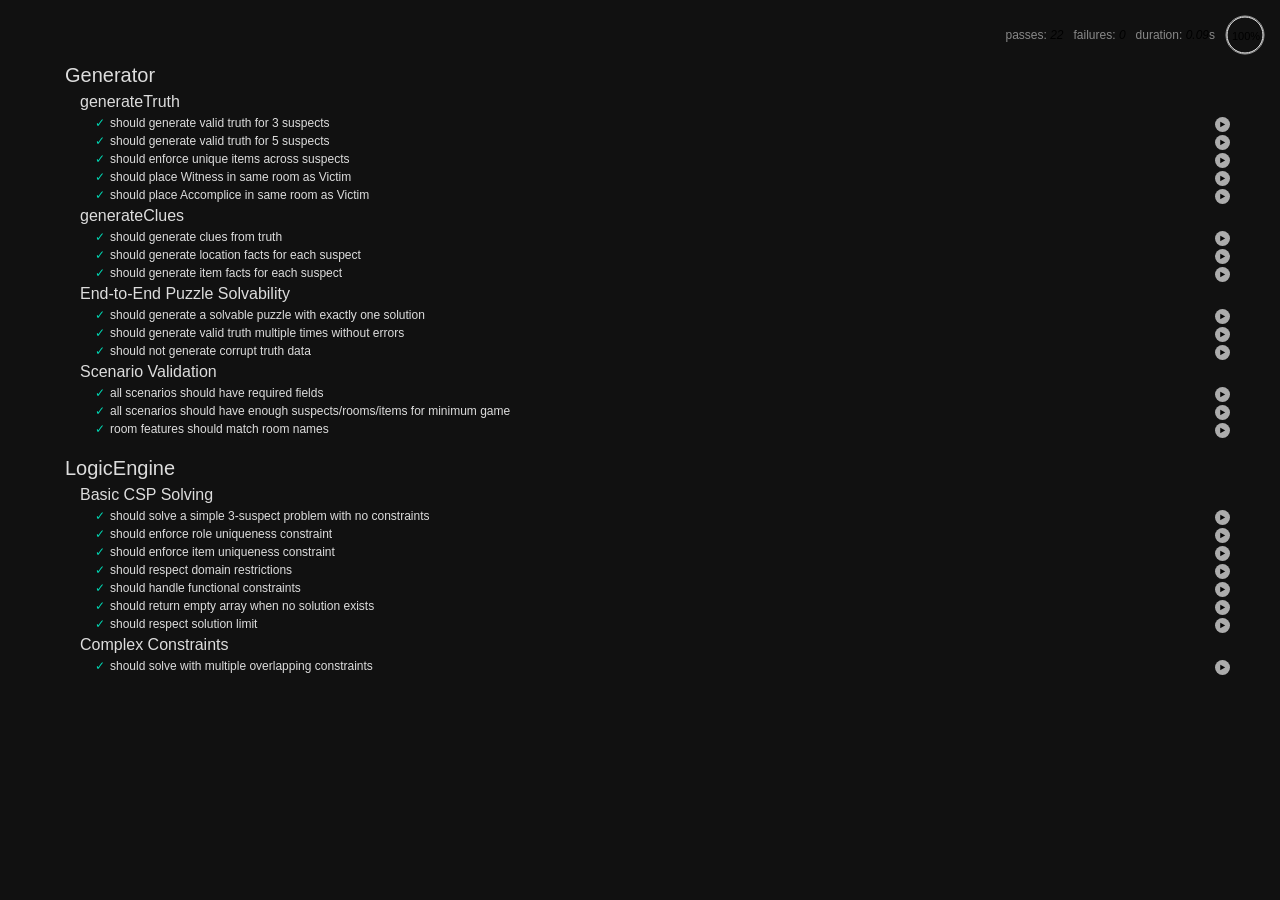
==== tests/index.html @ 5a28b92d "Tests" ====
<!doctype html>
<html lang="en">
  <head>
    <meta charset="UTF-8" />
    <title>Murder It Wrote Tests</title>
    <link rel="stylesheet" href="mocha.css" />
    <style>
      body {
        background-color: #111;
        color: #ddd;
        font-family: monospace;
      }
      #mocha .test.fail pre {
        color: #fdd;
      }
      #mocha .test.pass.fast .duration {
        color: #ddd;
      }
    </style>
  </head>
  <body>
    <div id="mocha"></div>
    <script src="mocha.js"></script>
    <script src="chai.js"></script>

    <!-- Test runner setup -->
    <script src="test_runner.js"></script>

    <!-- Tests -->
    <script type="module" src="test_generator.js"></script>
    <script type="module" src="test_logic_engine.js"></script>
  </body>
</html>
---- tests/mocha.css ----
@charset "utf-8";

:root {
  --mocha-color: #000;
  --mocha-bg-color: #fff;
  --mocha-pass-icon-color: #00d6b2;
  --mocha-pass-color: #fff;
  --mocha-pass-shadow-color: rgba(0, 0, 0, 0.2);
  --mocha-pass-mediump-color: #c09853;
  --mocha-pass-slow-color: #b94a48;
  --mocha-test-pending-color: #0b97c4;
  --mocha-test-pending-icon-color: #0b97c4;
  --mocha-test-fail-color: #c00;
  --mocha-test-fail-icon-color: #c00;
  --mocha-test-fail-pre-color: #000;
  --mocha-test-fail-pre-error-color: #c00;
  --mocha-test-html-error-color: #000;
  --mocha-box-shadow-color: #eee;
  --mocha-box-bottom-color: #ddd;
  --mocha-test-replay-color: #000;
  --mocha-test-replay-bg-color: #eee;
  --mocha-stats-color: #888;
  --mocha-stats-em-color: #000;
  --mocha-stats-hover-color: #eee;
  --mocha-error-color: #c00;

  --mocha-code-comment: #ddd;
  --mocha-code-init: #2f6fad;
  --mocha-code-string: #5890ad;
  --mocha-code-keyword: #8a6343;
  --mocha-code-number: #2f6fad;
}

@media (prefers-color-scheme: dark) {
  :root {
    --mocha-color: #fff;
    --mocha-bg-color: #222;
    --mocha-pass-icon-color: #00d6b2;
    --mocha-pass-color: #222;
    --mocha-pass-shadow-color: rgba(255, 255, 255, 0.2);
    --mocha-pass-mediump-color: #f1be67;
    --mocha-pass-slow-color: #f49896;
    --mocha-test-pending-color: #0b97c4;
    --mocha-test-pending-icon-color: #0b97c4;
    --mocha-test-fail-color: #f44;
    --mocha-test-fail-icon-color: #f44;
    --mocha-test-fail-pre-color: #fff;
    --mocha-test-fail-pre-error-color: #f44;
    --mocha-test-html-error-color: #fff;
    --mocha-box-shadow-color: #444;
    --mocha-box-bottom-color: #555;
    --mocha-test-replay-color: #fff;
    --mocha-test-replay-bg-color: #444;
    --mocha-stats-color: #aaa;
    --mocha-stats-em-color: #fff;
    --mocha-stats-hover-color: #444;
    --mocha-error-color: #f44;

    --mocha-code-comment: #ddd;
    --mocha-code-init: #9cc7f1;
    --mocha-code-string: #80d4ff;
    --mocha-code-keyword: #e3a470;
    --mocha-code-number: #4ca7ff;
  }
}

body {
  margin: 0;
  background-color: var(--mocha-bg-color);
  color: var(--mocha-color);
  overflow: scroll !important;
}

#mocha {
  font:
    20px/1.5 "Helvetica Neue",
    Helvetica,
    Arial,
    sans-serif;
  margin: 60px 50px;
}

#mocha ul,
#mocha li {
  margin: 0;
  padding: 0;
}

#mocha ul {
  list-style: none;
}

#mocha h1,
#mocha h2 {
  margin: 0;
}

#mocha h1 {
  margin-top: 15px;
  font-size: 1em;
  font-weight: 200;
}

#mocha h1 a {
  text-decoration: none;
  color: inherit;
}

#mocha h1 a:hover {
  text-decoration: underline;
}

#mocha .suite .suite h1 {
  margin-top: 0;
  font-size: 0.8em;
}

#mocha .hidden {
  display: none;
}

#mocha h2 {
  font-size: 12px;
  font-weight: normal;
  cursor: pointer;
}

#mocha .suite {
  margin-left: 15px;
}

#mocha .test {
  margin-left: 15px;
  overflow: hidden;
}

#mocha .test.pending:hover h2::after {
  content: "(pending)";
  font-family: arial, sans-serif;
}

#mocha .test.pass.medium .duration {
  background: var(--mocha-pass-mediump-color);
}

#mocha .test.pass.slow .duration {
  background: var(--mocha-pass-slow-color);
}

#mocha .test.pass::before {
  content: "✓";
  font-size: 12px;
  display: block;
  float: left;
  margin-right: 5px;
  color: var(--mocha-pass-icon-color);
}

#mocha .test.pass .duration {
  font-size: 9px;
  margin-left: 5px;
  padding: 2px 5px;
  color: var(--mocha-pass-color);
  -webkit-box-shadow: inset 0 1px 1px var(--mocha-pass-shadow-color);
  -moz-box-shadow: inset 0 1px 1px var(--mocha-pass-shadow-color);
  box-shadow: inset 0 1px 1px var(--mocha-pass-shadow-color);
  -webkit-border-radius: 5px;
  -moz-border-radius: 5px;
  -ms-border-radius: 5px;
  -o-border-radius: 5px;
  border-radius: 5px;
}

#mocha .test.pass.fast .duration {
  display: none;
}

#mocha .test.pending {
  color: var(--mocha-test-pending-color);
}

#mocha .test.pending::before {
  content: "◦";
  color: var(--mocha-test-pending-icon-color);
}

#mocha .test.fail {
  color: var(--mocha-test-fail-color);
}

#mocha .test.fail pre {
  color: var(--mocha-test-fail-pre-color);
}

#mocha .test.fail::before {
  content: "✖";
  font-size: 12px;
  display: block;
  float: left;
  margin-right: 5px;
  color: var(--mocha-test-fail-icon-color);
}

#mocha .test pre.error {
  color: var(--mocha-test-fail-pre-error-color);
  max-height: 300px;
  overflow: auto;
}

#mocha .test .html-error {
  overflow: auto;
  color: var(--mocha-test-html-error-color);
  display: block;
  float: left;
  clear: left;
  font:
    12px/1.5 monaco,
    monospace;
  margin: 5px;
  padding: 15px;
  border: 1px solid var(--mocha-box-shadow-color);
  max-width: 85%; /*(1)*/
  max-width: -webkit-calc(100% - 42px);
  max-width: -moz-calc(100% - 42px);
  max-width: calc(100% - 42px); /*(2)*/
  max-height: 300px;
  word-wrap: break-word;
  border-bottom-color: var(--mocha-box-bottom-color);
  -webkit-box-shadow: 0 1px 3px var(--mocha-box-shadow-color);
  -moz-box-shadow: 0 1px 3px var(--mocha-box-shadow-color);
  box-shadow: 0 1px 3px var(--mocha-box-shadow-color);
  -webkit-border-radius: 3px;
  -moz-border-radius: 3px;
  border-radius: 3px;
}

#mocha .test .html-error pre.error {
  border: none;
  -webkit-border-radius: 0;
  -moz-border-radius: 0;
  border-radius: 0;
  -webkit-box-shadow: 0;
  -moz-box-shadow: 0;
  box-shadow: 0;
  padding: 0;
  margin: 0;
  margin-top: 18px;
  max-height: none;
}

/**
 * (1): approximate for browsers not supporting calc
 * (2): 42 = 2*15 + 2*10 + 2*1 (padding + margin + border)
 *      ^^ seriously
 */
#mocha .test pre {
  display: block;
  float: left;
  clear: left;
  font:
    12px/1.5 monaco,
    monospace;
  margin: 5px;
  padding: 15px;
  border: 1px solid var(--mocha-box-shadow-color);
  max-width: 85%; /*(1)*/
  max-width: -webkit-calc(100% - 42px);
  max-width: -moz-calc(100% - 42px);
  max-width: calc(100% - 42px); /*(2)*/
  word-wrap: break-word;
  border-bottom-color: var(--mocha-box-bottom-color);
  -webkit-box-shadow: 0 1px 3px var(--mocha-box-shadow-color);
  -moz-box-shadow: 0 1px 3px var(--mocha-box-shadow-color);
  box-shadow: 0 1px 3px var(--mocha-box-shadow-color);
  -webkit-border-radius: 3px;
  -moz-border-radius: 3px;
  border-radius: 3px;
}

#mocha .test h2 {
  position: relative;
}

#mocha .test a.replay {
  position: absolute;
  top: 3px;
  right: 0;
  text-decoration: none;
  vertical-align: middle;
  display: block;
  width: 15px;
  height: 15px;
  line-height: 15px;
  text-align: center;
  background: var(--mocha-test-replay-bg-color);
  font-size: 15px;
  -webkit-border-radius: 15px;
  -moz-border-radius: 15px;
  border-radius: 15px;
  -webkit-transition: opacity 200ms;
  -moz-transition: opacity 200ms;
  -o-transition: opacity 200ms;
  transition: opacity 200ms;
  opacity: 0.7;
  color: var(--mocha-test-replay-color);
}

#mocha .test:hover a.replay {
  box-shadow: 0 0 1px inset var(--mocha-test-replay-color);
  opacity: 1;
}

#mocha-report.pass .test.fail {
  display: none;
}

#mocha-report.fail .test.pass {
  display: none;
}

#mocha-report.pending .test.pass,
#mocha-report.pending .test.fail {
  display: none;
}
#mocha-report.pending .test.pass.pending {
  display: block;
}

#mocha-error {
  color: var(--mocha-error-color);
  font-size: 1.5em;
  font-weight: 100;
  letter-spacing: 1px;
}

#mocha-stats {
  position: fixed;
  top: 15px;
  right: 10px;
  font-size: 12px;
  margin: 0;
  color: var(--mocha-stats-color);
  z-index: 1;
}

#mocha-stats .progress {
  float: right;
  padding-top: 0;

  /**
   * Set safe initial values, so mochas .progress does not inherit these
   * properties from Bootstrap .progress (which causes .progress height to
   * equal line height set in Bootstrap).
   */
  height: auto;
  -webkit-box-shadow: none;
  -moz-box-shadow: none;
  box-shadow: none;
  background-color: initial;
}

#mocha-stats em {
  color: var(--mocha-stats-em-color);
}

#mocha-stats a {
  text-decoration: none;
  color: inherit;
}

#mocha-stats a:hover {
  border-bottom: 1px solid var(--mocha-stats-hover-color);
}

#mocha-stats li {
  display: inline-block;
  margin: 0 5px;
  list-style: none;
  padding-top: 11px;
}

#mocha-stats canvas {
  width: 40px;
  height: 40px;
}

#mocha code .comment {
  color: var(--mocha-code-comment);
}
#mocha code .init {
  color: var(--mocha-code-init);
}
#mocha code .string {
  color: var(--mocha-code-string);
}
#mocha code .keyword {
  color: var(--mocha-code-keyword);
}
#mocha code .number {
  color: var(--mocha-code-number);
}

@media screen and (max-device-width: 480px) {
  #mocha {
    margin: 60px 0px;
  }

  #mocha #stats {
    position: absolute;
  }
}
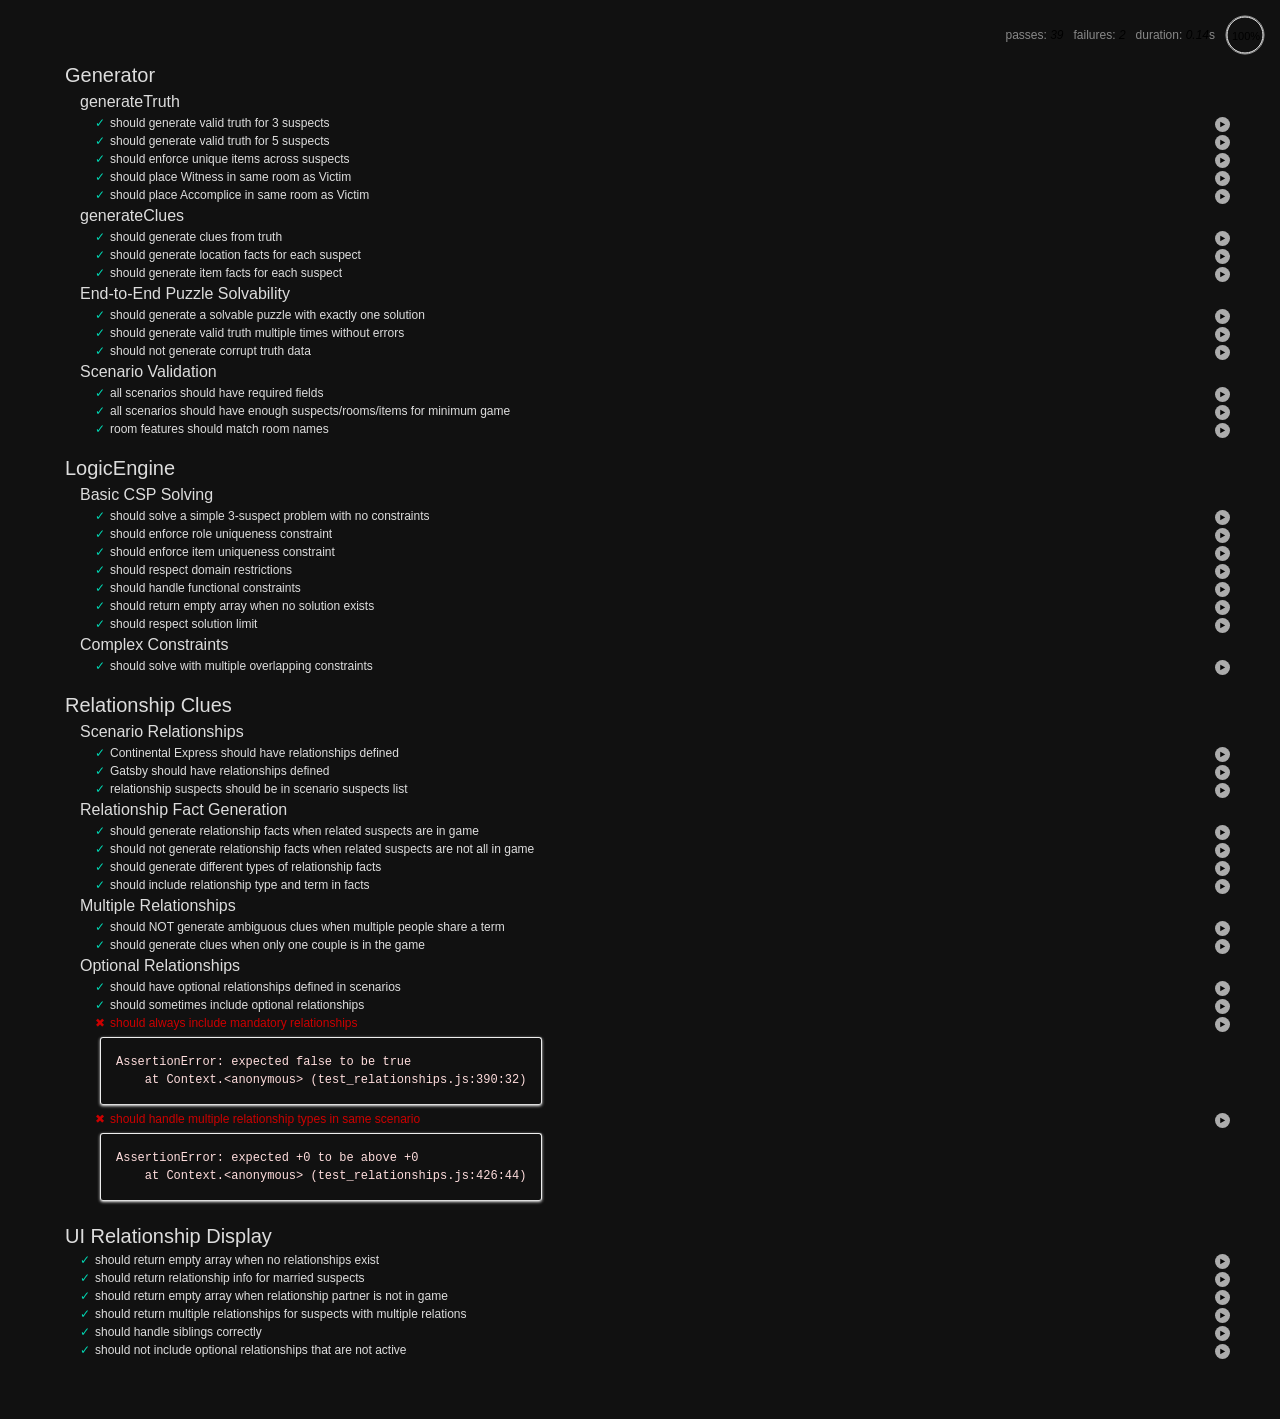
==== commit 74df63f7: "relationships" ====
--- a/tests/index.html
+++ b/tests/index.html
@@ -29,5 +29,7 @@
     <!-- Tests -->
     <script type="module" src="test_generator.js"></script>
     <script type="module" src="test_logic_engine.js"></script>
+    <script type="module" src="test_relationships.js"></script>
+    <script type="module" src="test_ui_relationships.js"></script>
   </body>
 </html>
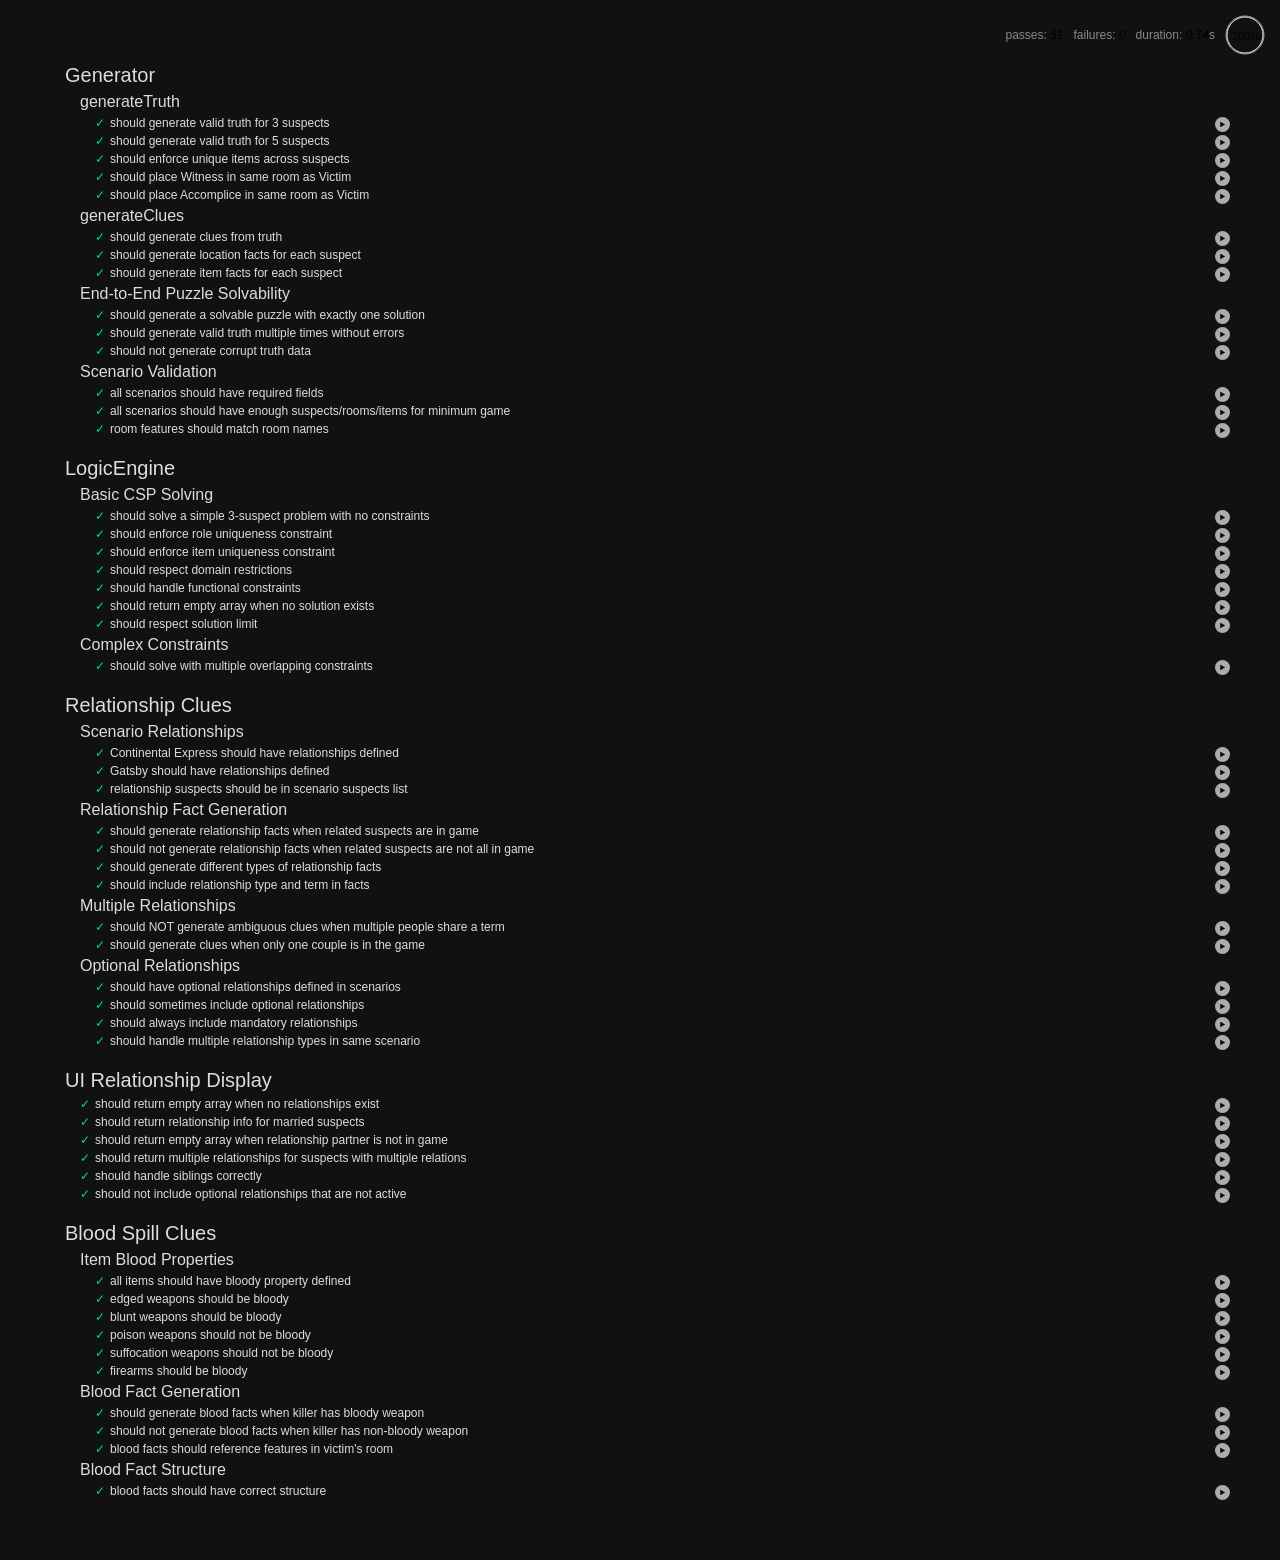
==== commit 26f0571d: "bloody" ====
--- a/tests/index.html
+++ b/tests/index.html
@@ -31,5 +31,6 @@
     <script type="module" src="test_logic_engine.js"></script>
     <script type="module" src="test_relationships.js"></script>
     <script type="module" src="test_ui_relationships.js"></script>
+    <script type="module" src="test_blood_facts.js"></script>
   </body>
 </html>
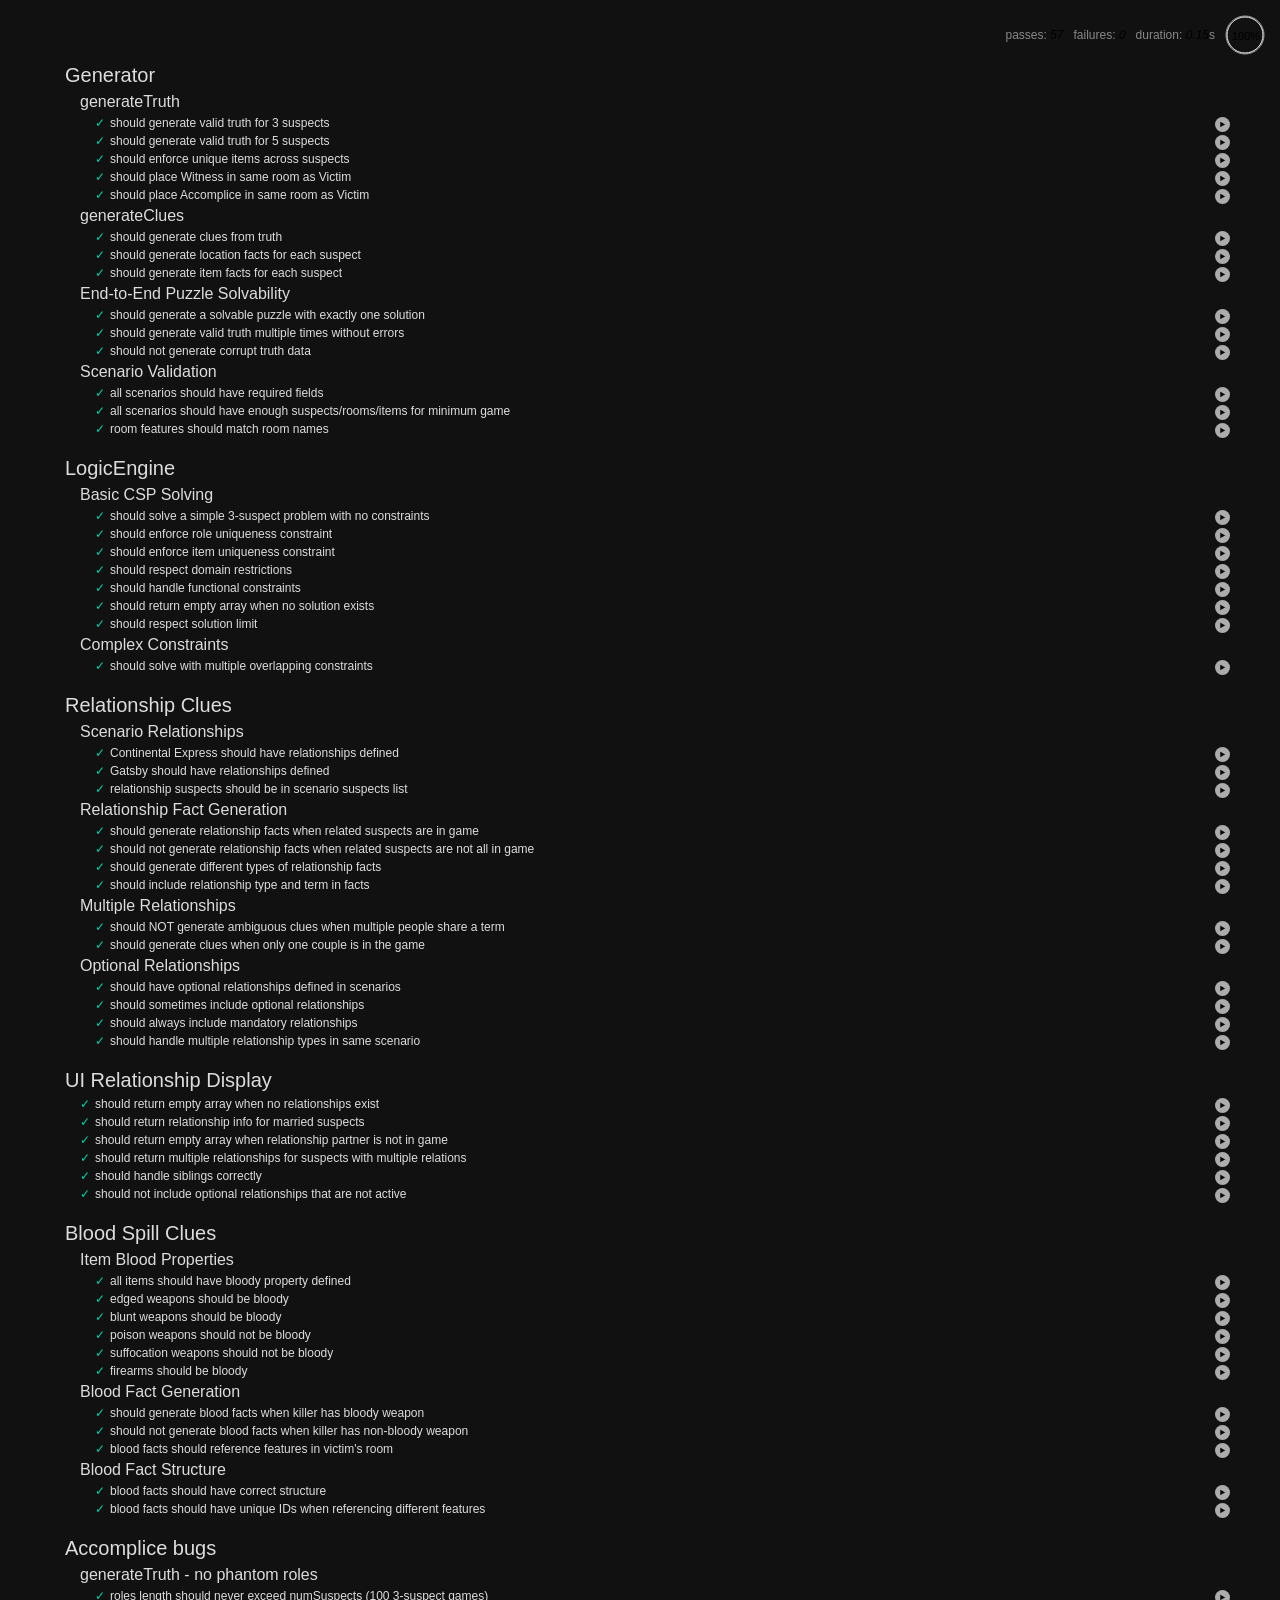
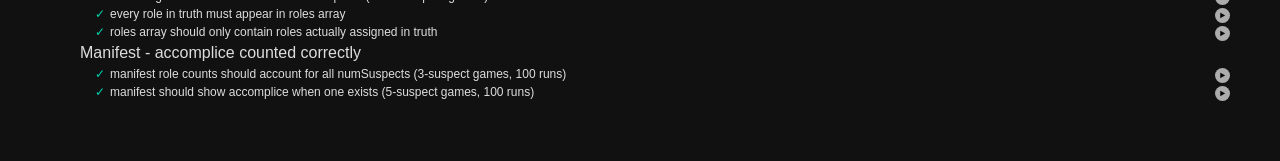
==== commit 41d32d31: "Fix the accomplice bug, thanks to @joningold for finding it" ====
--- a/tests/index.html
+++ b/tests/index.html
@@ -32,5 +32,6 @@
     <script type="module" src="test_relationships.js"></script>
     <script type="module" src="test_ui_relationships.js"></script>
     <script type="module" src="test_blood_facts.js"></script>
+    <script type="module" src="test_accomplice.js"></script>
   </body>
 </html>
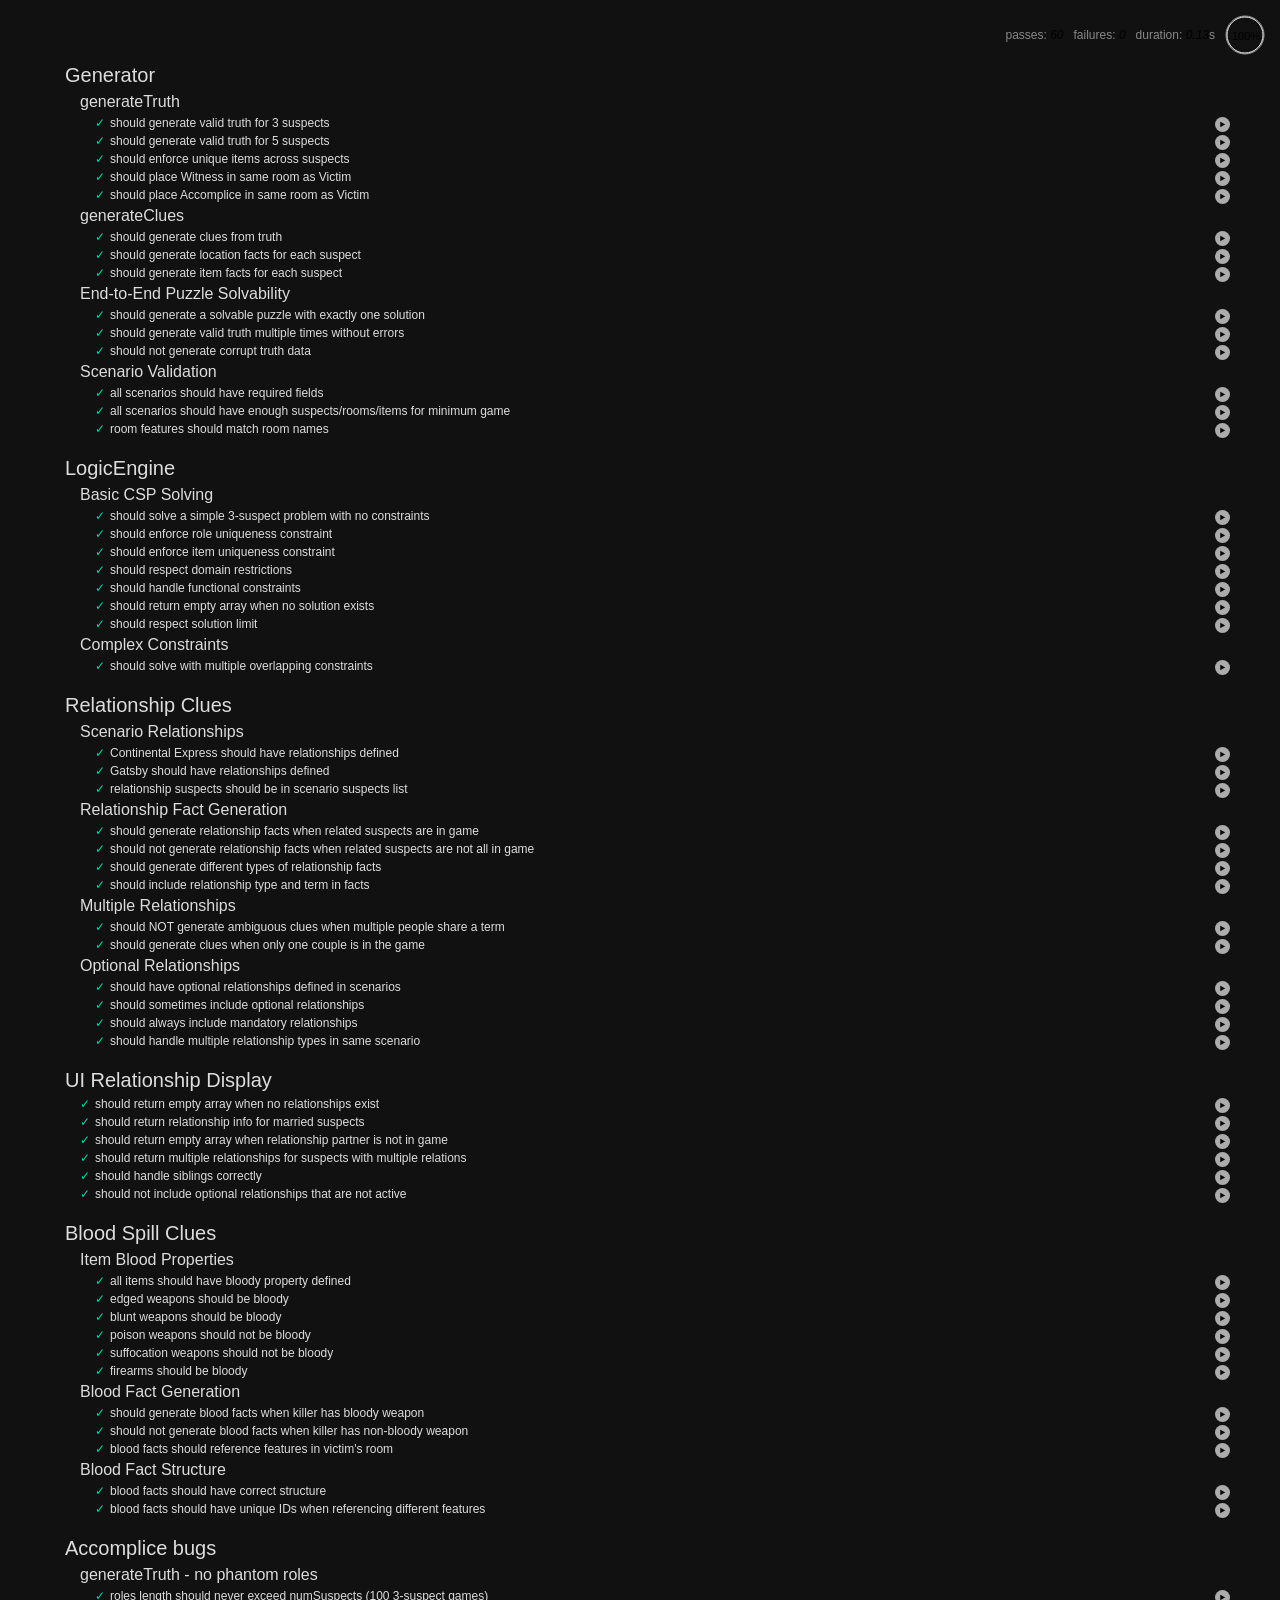
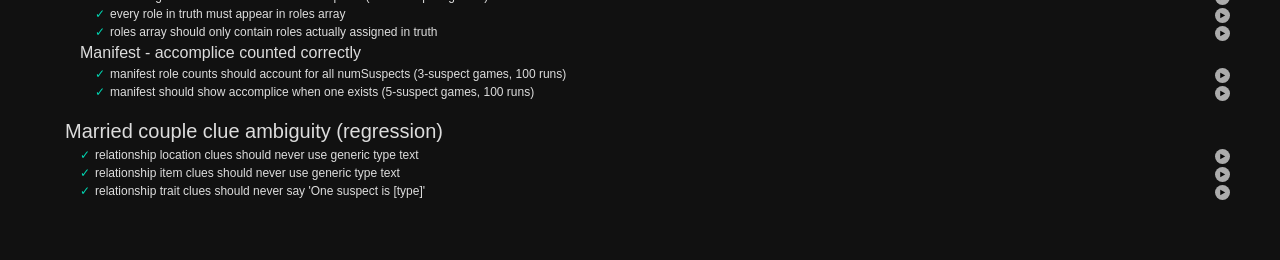
==== commit 61ad8d38: "Marriages are tricky" ====
--- a/tests/index.html
+++ b/tests/index.html
@@ -33,5 +33,6 @@
     <script type="module" src="test_ui_relationships.js"></script>
     <script type="module" src="test_blood_facts.js"></script>
     <script type="module" src="test_accomplice.js"></script>
+    <script type="module" src="test_married_ambiguity.js"></script>
   </body>
 </html>
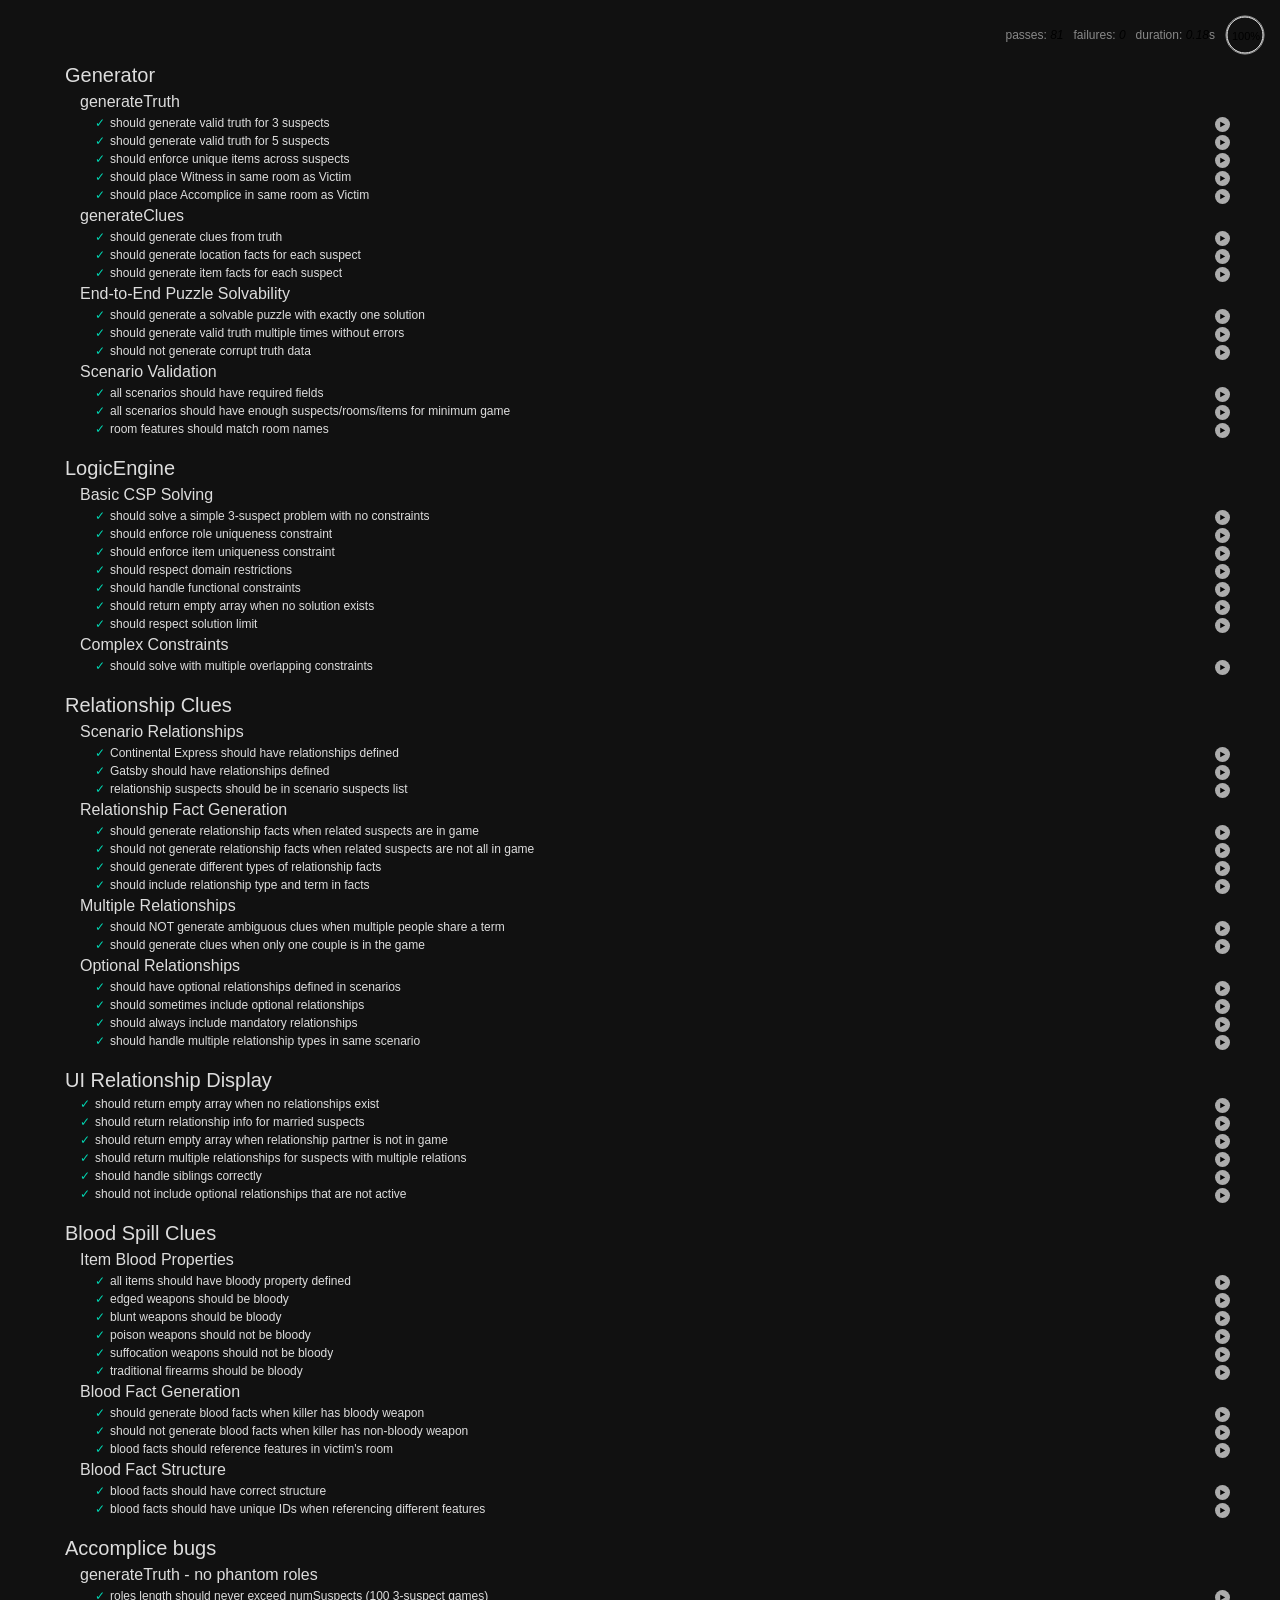
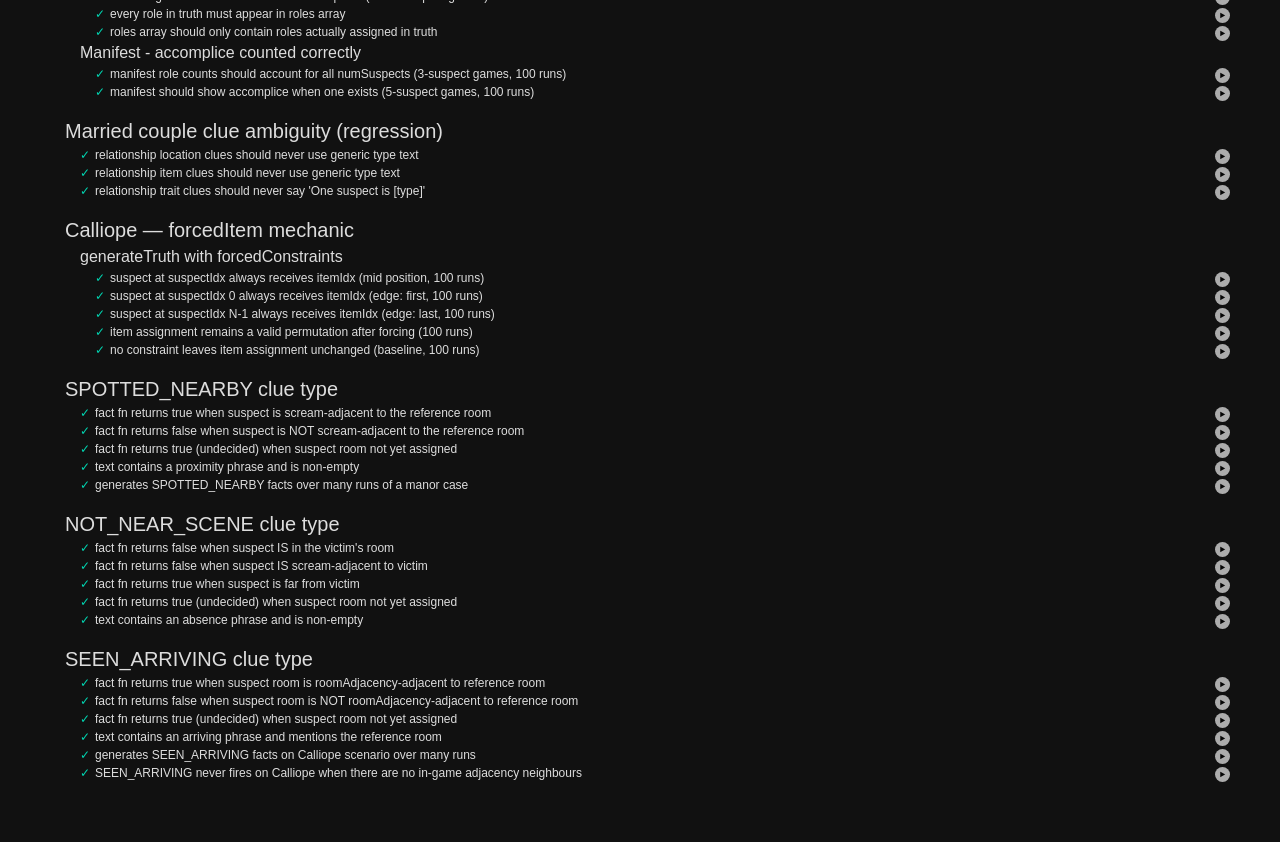
==== commit 3665c1ba: "Scenario inspired by Dan Simmons' Hyperion, RIP" ====
--- a/tests/index.html
+++ b/tests/index.html
@@ -34,5 +34,7 @@
     <script type="module" src="test_blood_facts.js"></script>
     <script type="module" src="test_accomplice.js"></script>
     <script type="module" src="test_married_ambiguity.js"></script>
+    <script type="module" src="test_calliope.js"></script>
+    <script type="module" src="test_proximity_clues.js"></script>
   </body>
 </html>
